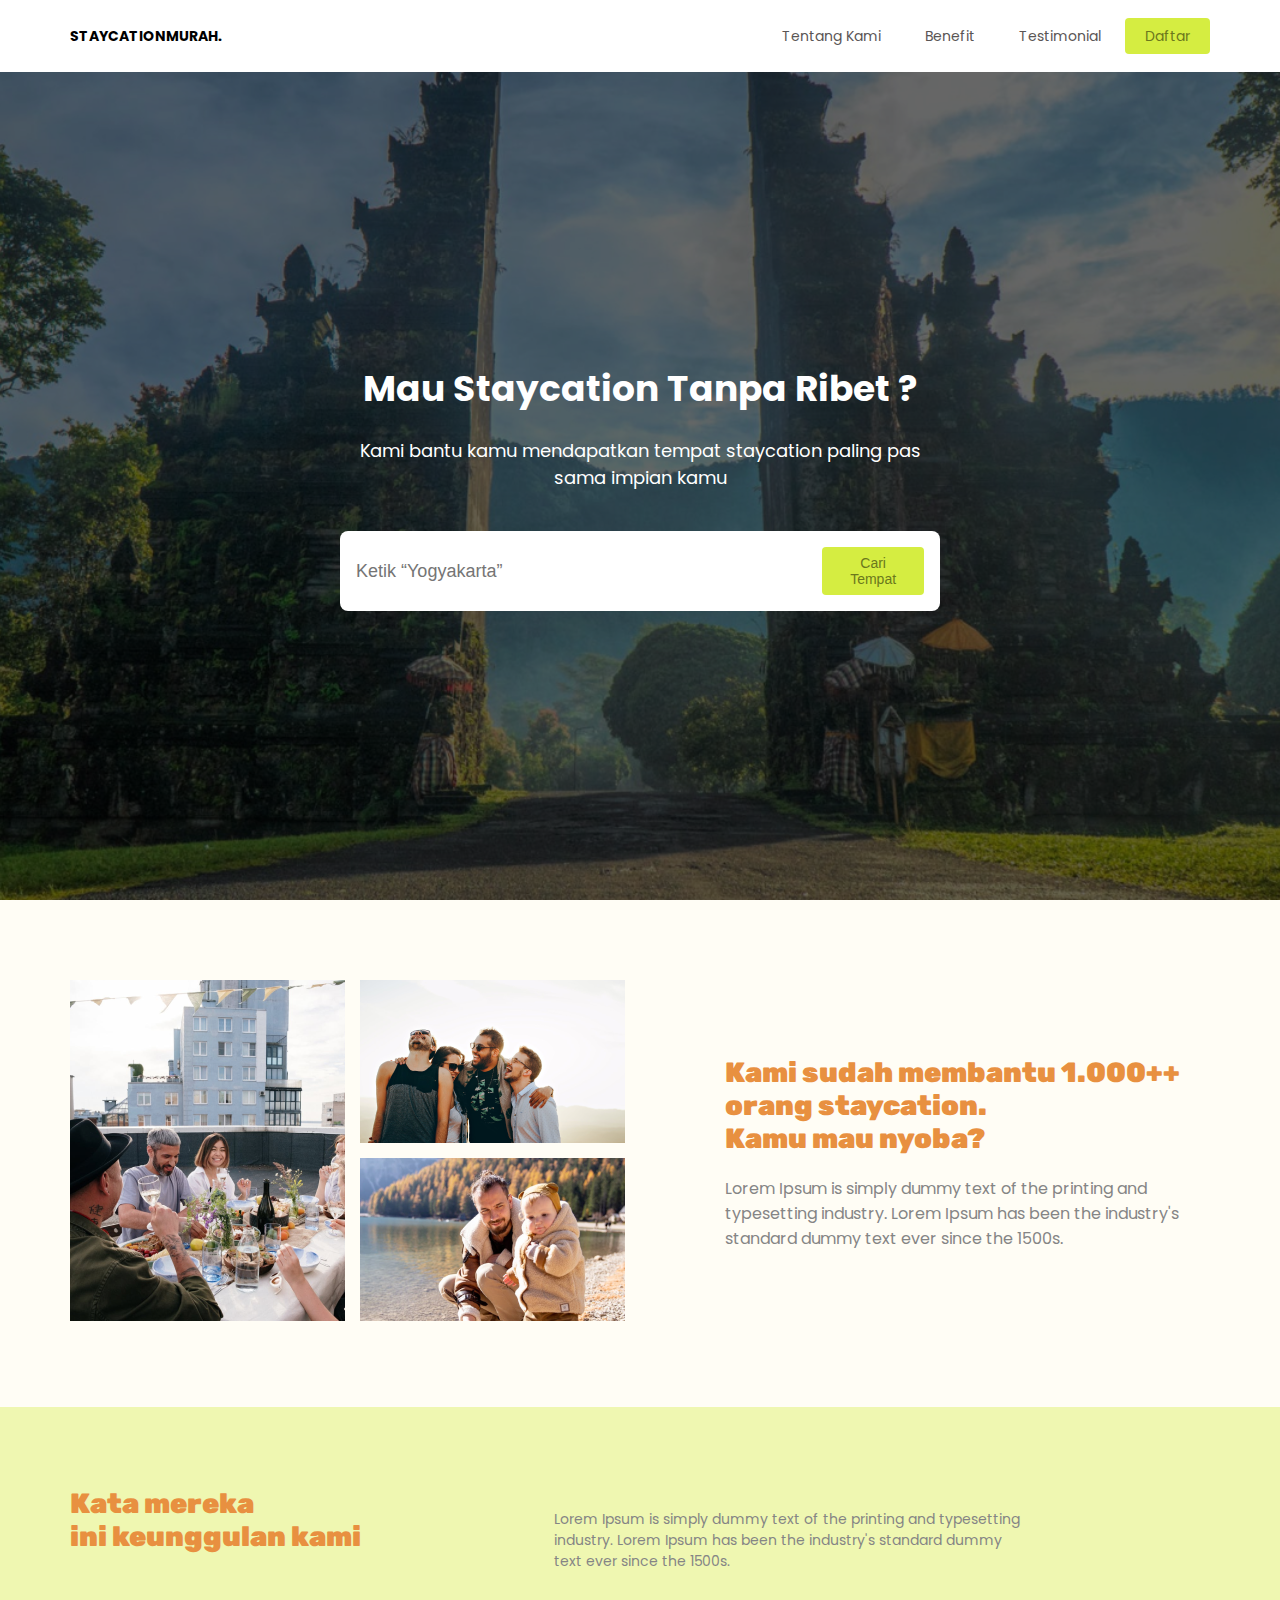
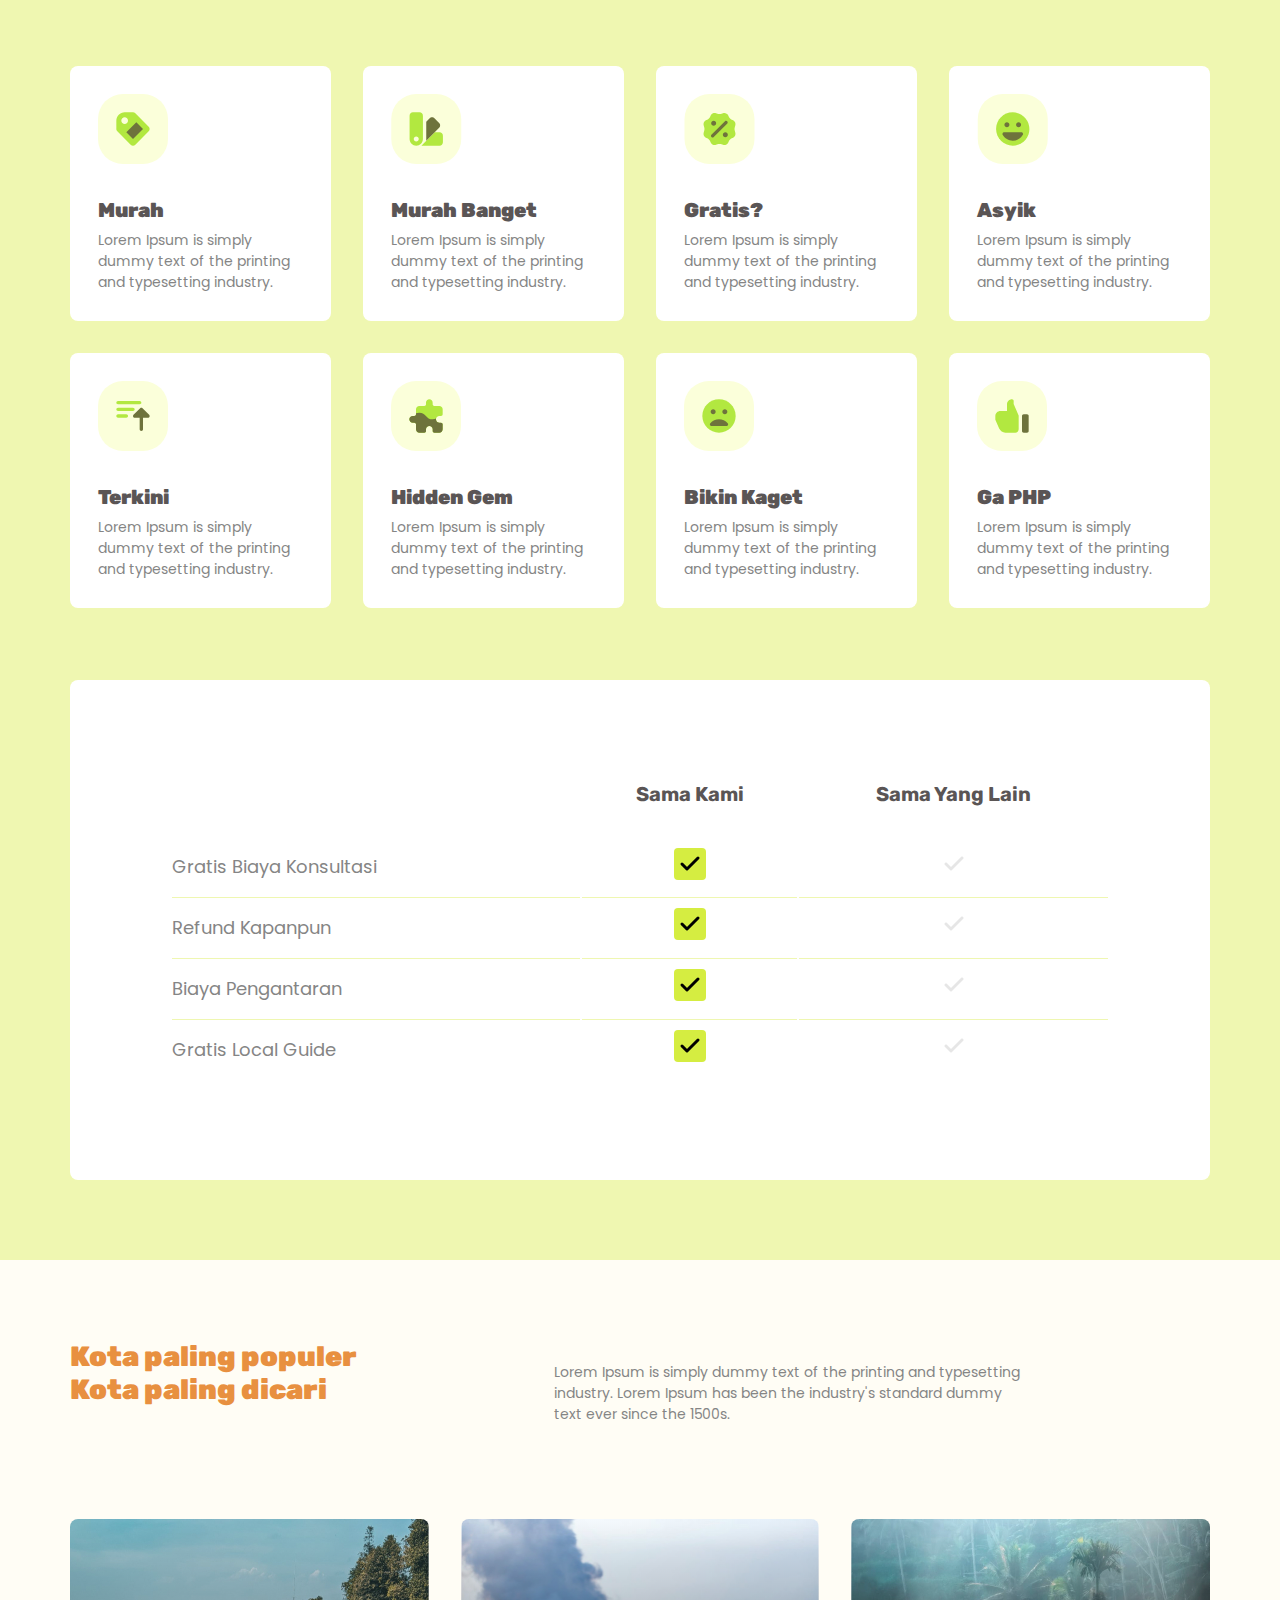
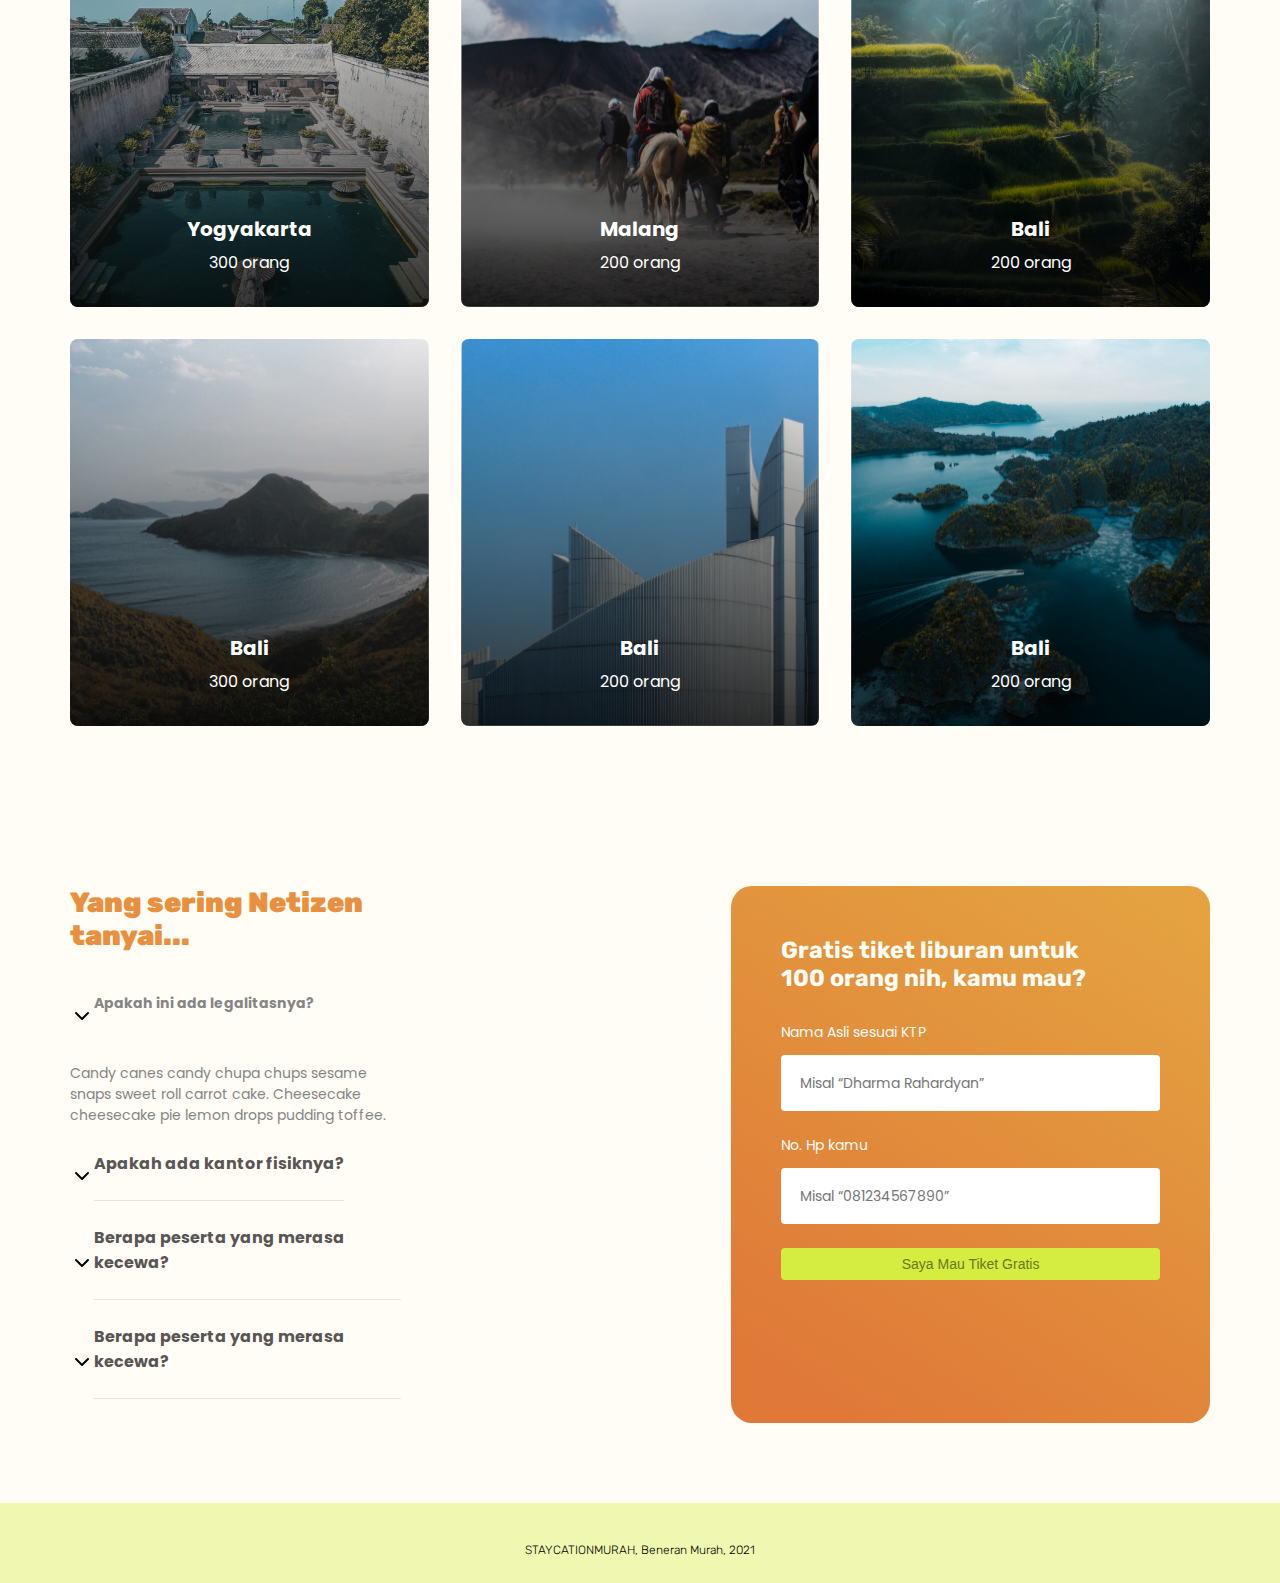
==== index.html @ d4c5416d "index" ====
<!DOCTYPE html>
<html lang="en">
<head>
    <meta charset="UTF-8">
    <meta http-equiv="X-UA-Compatible" content="IE=edge">
    <meta name="viewport" content="width=device-width, initial-scale=1.0">
    <link rel="stylesheet" href="style.css">
    <link rel="preconnect" href="https://fonts.googleapis.com">
    <link rel="preconnect" href="https://fonts.gstatic.com" crossorigin>
    <link href="https://fonts.googleapis.com/css2?family=Poppins&family=Rubik:wght@900&display=swap" rel="stylesheet">
    <title>STAYCATIONMURAH.aa</title>
</head>
<body>
    <!-- navbar start-->
    <header class="main-header">

        <div class="container">
            <div class="parent-header">
                <figure class="logo-area">
                    <b>STAYCATIONMURAH.</b>
                </figure>

                <nav class="navigation-area">
                    <a href="#ttgkami" class="btn link">Tentang Kami</a>
                    <a href="#bnft" class="btn link">Benefit</a>
                    <a href="#ttmn" class="btn link">Testimonial</a>
                    <a href="#" class="btn btn-primary">Daftar</a>
                </nav>
            </div>
        </div>
    </header>
    <!--  navbar end -->

    <!-- section hero -->
    <section class="hero">
        <div class="overlay"></div>
        <div class="container">
            <div class="box-hero">
                <h1>Mau Staycation Tanpa Ribet ?</h1>
                <p>Kami bantu kamu mendapatkan tempat staycation paling pas sama impian kamu</p>
                <form action="" class="cta-form-hero">
                    <input type="text" placeholder="Ketik “Yogyakarta”  ">
                    <button class="btn btn-primary">Cari Tempat</button>
                </form>
            </div>
        </div>
    </section>
    <!-- section hero end -->

    <!-- section About -->
    <section class="section-page section-page--about" id="ttgkami">
        <div class="container">

            <div class="box-about">

                <figure class="box-about__cover">
                    <img src="source/gallery.png" alt="">
                </figure>

                <div class="box-about__info">
                    <h2 class="heading">Kami sudah membantu 1.000++ orang staycation. 
                        <br>Kamu mau nyoba?</h1>
                    <p>Lorem Ipsum is simply dummy text of the printing and typesetting industry. Lorem Ipsum has been the industry's standard dummy text ever since the 1500s.</p>
                </div>
            </div>
        </div>
    </section>
    <!-- section About End -->

    <!-- section Benefit -->
    <section class="section-page section--benefit" id="bnft">
        <div class="container">
            <header class="header-page">
                <div class="header-page__title">
                    <h2 class="heading">
                        Kata mereka<br>ini keunggulan kami
                    </h2>
                </div>
                <div class="header-page__desc">
                    <p>
                        Lorem Ipsum is simply dummy text of the printing and typesetting industry. Lorem Ipsum has been the industry's standard dummy text ever since the 1500s.
                    </p>
                </div>
            </header>

            <div class="box-grid-benefit">
                <div class="list-benefit">
                    <img src="source/murah.svg" alt="">
                    <h3 class="sub-heading">Murah</h3>
                    <p>Lorem Ipsum is simply dummy text of the printing and typesetting industry.</p>
                </div>
                 <div class="list-benefit">
                    <img src="source/murah_banget.svg" alt="">
                    <h3 class="sub-heading">Murah Banget</h3>
                    <p>Lorem Ipsum is simply dummy text of the printing and typesetting industry.</p>
                 </div>
                 <div class="list-benefit">
                    <img src="source/gratis.svg" alt="">
                    <h3 class="sub-heading">Gratis?</h3>
                    <p>Lorem Ipsum is simply dummy text of the printing and typesetting industry.</p>
                </div>
                 <div class="list-benefit">
                    <img src="source/asyik.svg" alt="">
                    <h3 class="sub-heading">Asyik</h3>
                    <p>Lorem Ipsum is simply dummy text of the printing and typesetting industry.</p>
                </div>
                 <div class="list-benefit">
                    <img src="source/terkini.svg" alt="">
                    <h3 class="sub-heading">Terkini</h3>
                    <p>Lorem Ipsum is simply dummy text of the printing and typesetting industry.</p>
                </div>
                 <div class="list-benefit">
                    <img src="source/gem.svg" alt="">
                    <h3 class="sub-heading">Hidden Gem</h3>
                    <p>Lorem Ipsum is simply dummy text of the printing and typesetting industry.</p>
                </div>
                 <div class="list-benefit">
                    <img src="source/kaget.svg" alt="">
                    <h3 class="sub-heading">Bikin Kaget</h3>
                    <p>Lorem Ipsum is simply dummy text of the printing and typesetting industry.</p>
                </div>
                 <div class="list-benefit">
                    <img src="source/ga_php.svg" alt="">
                    <h3 class="sub-heading">Ga PHP</h3>
                    <p>Lorem Ipsum is simply dummy text of the printing and typesetting industry.</p>
                </div>
            </div>


            <div class="benefit--table">
                <table class="style-table">
                    <thead>
                        <tr>
                            <th class="table-heading"></th>
                            <th class="table-heading">Sama Kami</th>
                            <th class="table-heading">Sama Yang Lain</th>
                        </tr>
                    </thead>
                    <tbody>
                        <tr>
                            <td class="table-nama">Gratis Biaya Konsultasi</td>
                            <td class="tengah"><img src="source/checkbox-active.svg" alt=""></td>
                            <td class="tengah"><img src="source/checkbox-inactive.png" alt=""></td>
                        </tr>
                        <tr>
                            <td class="table-nama garis">Refund Kapanpun</td>
                            <td class="tengah garis"><img src="source/checkbox-active.svg" alt=""></td>
                            <td class="tengah garis"><img src="source/checkbox-inactive.png" alt=""></td>
                        </tr>
                        <tr>
                            <td class="table-nama garis">Biaya Pengantaran</td>
                            <td class="tengah garis"><img src="source/checkbox-active.svg" alt=""></td>
                            <td class="tengah garis"><img src="source/checkbox-inactive.png" alt=""></td>
                        </tr>
                        <tr>
                            <td class="table-nama garis">Gratis Local Guide</td>
                            <td class="tengah garis"><img src="source/checkbox-active.svg" alt=""></td>
                            <td class="tengah garis"><img src="source/checkbox-inactive.png" alt=""></td>
                        </tr>
                    </tbody>
                </table>
            </div>
        </div>
    </section> 
    <!-- section Benefit End -->

    <!-- section city -->
    <section class="section-page section--city" id="ttmn">
        <div class="container">
            <header class="header-page">
                <div class="header-page__title">
                    <h2 class="heading">
                        Kota paling populer<br>Kota paling dicari
                    </h2>
                </div>
                <div class="header-page__desc">
                    <p>
                        Lorem Ipsum is simply dummy text of the printing and typesetting industry. Lorem Ipsum has been the industry's standard dummy text ever since the 1500s.
                    </p>
                </div>
            </header>

            <div class="box-grid-city">
                <div class="box-city">
                    <img src="source/yogya.jpg" alt="">
                    <div class="content-city">
                        <h3 class="sub-heading">Yogyakarta</h3>
                        <p>300 orang</p>
                    </div>
                </div>
                <div class="box-city">
                    <img src="source/malang.jpg" alt="">
                    <div class="content-city">
                        <h3 class="sub-heading">Malang</h3>
                        <p>200 orang</p>
                    </div>                    
                </div>
                <div class="box-city">
                    <img src="source/bali.jpg" alt="">
                    <div class="content-city">
                        <h3 class="sub-heading">Bali</h3>
                        <p>200 orang</p>
                    </div>
                </div>
                <div class="box-city">
                    <img src="source/bajo.jpg" alt="">
                    <div class="content-city">
                        <h3 class="sub-heading">Bali</h3>
                        <p>300 orang</p>
                    </div>
                </div>
                <div class="box-city">
                    <img src="source/bandung.jpg" alt="">
                    <div class="content-city">
                        <h3 class="sub-heading">Bali</h3>
                        <p>200 orang</p>
                    </div>
                </div>
                <div class="box-city">
                    <img src="source/ampat.jpg" alt="">
                    <div class="content-city">
                        <h3 class="sub-heading">Bali</h3>
                        <p>200 orang</p>
                    </div>
                </div>
            </div>

        </div>
    </section>
    <!-- section city end -->

    <!-- Section Contact -->
    <section class="section-page section--contact">
        <div class="container">
            <div class="flex">
                <header class="header-page__contact">
                    <div class="header-page__title">
                        <h2 class="heading">
                            Yang sering Netizen<br>tanyai...
                        </h2>
                        <div class="contact--qna-parent">
                            <div class="contact--qna">
                                <img src="source/chevron.svg" alt="">
                                <p>Apakah ini ada legalitasnya?</p>
                            </div>
                            <p>Candy canes candy chupa chups sesame snaps sweet roll carrot cake. Cheesecake cheesecake pie lemon drops pudding toffee.</p>
                        </div>
                        <div class="contact--qna qna-border">
                            <img src="source/chevron.svg" alt="">
                            <p>Apakah ada kantor fisiknya?</p>
                        </div>
                        <div class="contact--qna qna-border">
                            <img src="source/chevron.svg" alt="">
                            <p>Berapa peserta yang merasa kecewa?</p>
                        </div>
                        <div class="contact--qna qna-border">
                            <img src="source/chevron.svg" alt="">
                            <p>Berapa peserta yang merasa kecewa?</p>
                        </div>
                    </div>
                </header>
    
                <div class="page-contact--us">
                    <div class="contact--us-tengah">
                        <div class="contact-us__title">
                            <h3>Gratis tiket liburan untuk<br   >100 orang nih, kamu mau?</h3>
                        </div>
                        <form action="" class="cta-form-contact-us">
                            <p class="contact-us-legend">Nama Asli sesuai KTP</p>
                            <input type="text" placeholder="Misal “Dharma Rahardyan”">
                            <p class="contact-us-legend">No. Hp kamu</p>
                            <input type="text" placeholder="Misal “081234567890”">
                            <button class="btn btn-primary">Saya Mau Tiket Gratis</button>
                        </form>
                    </div>
                </div>
            </div>

        </div>
    </section>
    <!-- Section Contact End-->
</body>

<footer>
    <p>STAYCATIONMURAH, Beneran Murah, 2021</p>
</footer>
</html>
---- style.css ----
*{
    padding: 0;
    margin: 0;
    box-sizing: border-box;
}
html{
    font-size: 14px;
}
:root{
    --font-36: 2.571rem;
    --font-28: 2rem;
    --font-20: 1.429rem;
    --font-18: 1.286rem;
    --font-14: 1rem;

    --poppins:'Poppins', sans-serif;
    --rubik: 'Rubik', sans-serif;

    --text-color-button: #6B781D; 
    --text-color-heading: #E89040; 
    --text-color-subheading: #5A5555; 
    --text-color-default: #858585; 
    --bg-color-button: #D5ED41; 
    --bg-color-benefit: #EFF7B1; 
    --bg-color-body: #FFFDF5;
    --bg-color-white:#ffffff;

}

body{
    font-size: var(--font-14);
    font-family: var(--poppins);
    background-color: var(--bg-color-body);
}

.container{
    max-width: 1140px;
    margin: 0 auto;
}

.main-header{
    background-color: var(--bg-color-white);
    position: fixed;
    width: 100%;
    top: 0;
    left: 0;
    z-index: 10;
}

.parent-header{
    height: 72px;
    display: flex;
    justify-content: space-between;
    align-items: center;
}

a{
    text-decoration: none;
}

.heading{
    font-size: 28px;
    color: var(--text-color-heading);
    font-family: var(--rubik);
    font-weight: 900;
}

.section-page{
    padding: 80px 0px;
}

.btn{
    font-size: 1rem;
    border-radius: 4px;
    padding:  8px 20px;
    border: none;
}

.link{
    color: var(--text-color-subheading);
}

.link:hover{
    background-color: var(--bg-color-button);
    border-radius: 4px;
}

.btn-primary{
    background-color: var(--bg-color-button);
    color: var(--text-color-button);
}

.btn-primary:hover{
    background-color: var(--text-color-heading);
    color: var(--bg-color-body);
}

.hero{
    padding-top: 72px;
    height: 100vh;
    background-image: url('source/bg_hero.jpg');
    background-repeat: no-repeat;
    background-size: cover;
    background-position: center;
    position: relative;
    display: flex;
    justify-content: center;
    align-items: center;
}

.overlay{
    width: 100%;
    height: 100%;
    background-color: black;
    opacity: 0.6;
    position: absolute;
    top: 0;
}

.box-hero {
    position: relative;
    z-index: 1;
    color: #ffffff;
    max-width: 676px;
    width: 100%;
    text-align: center;
}

.box-hero h1{
    font-size: var(--font-36);
    padding-bottom: 21px;
    font-weight: bold;
}

.box-hero p{
    font-size: var(--font-18);
    max-width: 600px;
    margin: 0 auto;
    margin-bottom: 40px;
}

.box-hero .cta-form-hero{
    background-color: #ffffff;
    padding: 16px;
    border-radius: 8px;
    display: flex;
}

input{
    width: 100%;
    border: none;
    font-size: var(--font-18);
}

input:focus{
    outline:none;
}

.box-about{
    display: flex;
    align-items: center;
    
}

.box-about__info{
    margin-left: 100px;
}

.box-about__info .heading{
    margin-bottom: 21px;
}

.box-about__info p{
    color: var(--text-color-default);
    font-size: 16px;
}

.section--benefit{
    background-color: var(--bg-color-benefit);
    /* margin-bottom: 100px; */
}

.box-grid-benefit{
    display: grid;
    /* grid-template-columns: 25% 25% 25% 25%; */
    grid-template-columns: repeat(4, 1fr);
    column-gap: 32px;
    row-gap: 32px;
}

.list-benefit{
    background-color: white;
    /* width: 261.25px;
    height: 264px; */
    border-radius: 8px;
    padding: 28px;
    color: var(--text-color-subheading);
}

.list-benefit img{
    margin-bottom: 28px;
}

.list-benefit .sub-heading{
    font-family: var(--rubik);
    font-size: var(--font-20);
    margin-bottom: 8px;
    font-weight: 900;
}

.list-benefit p{
    color: var(--text-color-default);
    font-family: var(--poppins);
}

/* header page section benefit */
.header-page{
    display: flex; 
    align-items: center;
    margin-bottom: 72px;
}

.header-page__title{
    max-width:50%;
    width: 100%;
}

.header-page__desc{
    color: var(--text-color-default);
    font-family: var(--poppins);
    padding-right: 190px;
}  

/* Benefit Table */
.benefit--table{
    margin-top: 72px; 
    width: 1140px;
    height: 500px;
    background-color: white;
    border-radius: 8px;
}

.style-table{
    padding: 100px;
    border-collapse: separate;
    /* border-spacing: 30px 20px; */
    width: 100%;
    height: 100%;
}

.table-heading{
    font-family: var(--rubik);
    font-size: 20px;
    color: var(--text-color-subheading);
    padding-bottom: 30px;
}

.table-nama{
    font-family: var(--poppins);
    font-size: var(--font-18);
    color: var(--text-color-default);
}

.tengah{
    text-align: center;
}

.garis{
    border-top: 1px solid var(--bg-color-benefit);
}

/* box city */
.box-grid-city{
    display: grid;
    grid-template-columns: repeat(3,1fr);
    column-gap: 32px;
    row-gap: 32px;
}

.box-city{
    border-radius: 8px;
    overflow: hidden;
    position: relative;
}

.content-city{
    top: 0;
    z-index: 2;
    width: 100%;
    height: 100%;
    position: absolute;
    display: flex;
    align-items: center;
    justify-content: flex-end;
    flex-direction: column;
    color: white;
    background: linear-gradient(180deg, rgba(0, 0, 0, 0) 0%, rgba(0, 0, 0, 0.77) 100%);
}

/* buat gambar boxnya */

.box-city img{
    display: block;
    width: 100%;
    line-height: 0;
}

.content-city h3{
    /* margin-bottom: 6px; */
    font-style: var(--rubik);
    font-size: var(--font-20);
}

.content-city p{
    margin: 6px 0px 32px 0px;
    /* margin-bottom: 32px; */
    font-style: var(--poppins);
    font-size: 16px;
}

/* section contact */

.header-page__title h2{
    margin-bottom: 41px;
}

.contact--qna-parent p{
    margin-bottom: 25px;
}

.section--contact{
    background-color: var(--bg-color-body);
}

.contact--qna{
    display: flex;
    align-items: center;
    margin-bottom: 24px;
}

.contact--qna p{
    font-family: var(--poppins);
    font-size: 16px;
    color: var(--text-color-subheading);
    font-weight: 700;
}

.contact--qna-parent p{
    font-family: var(--poppins);
    font-size: var(--font-14);
    color: var(--text-color-default);
}

.qna-border p{
    padding-bottom: 24px;
    border-bottom: 1px solid #E5E5E5;
}

.flex{
    display: flex;
}

.page-contact--us{
    z-index: 3;
    max-width: 42%;
    width: 100%;
    background: linear-gradient(32.2deg, rgba(189, 22, 22, 0.2) 7.51%, rgba(213, 237, 65, 0.2) 95.07%), linear-gradient(0deg, #E89040, #E89040);
    border-radius: 21px;
}

.contact--us-tengah{
    padding: 50px;
}

.contact-us__title{
    font-family: var(--rubik);
    font-size: var(--font-20);
    color: var(--bg-color-body);
    margin-bottom: 30px;
}

.contact-us-legend{
    font-family: var(--poppins);
    color: var(--bg-color-body);
    margin-bottom: 12px;
}

.cta-form-contact-us input{
    border-radius: 4px;
    height: 56px;
    font-family: var(--poppins);
    color: #BDB7B7;
    font-size: var(--font-14);
    margin-bottom: 24px;
    padding: 17px 19px;
}

.cta-form-contact-us button{
    width: 100%;
}

/* footer */
footer{
    height: 80px;
    background-color: var(--bg-color-benefit);
    position: relative;
}
footer p{
    font-family: var(--rubik);
    font-weight: 100;
    font-size: 12px;
    text-align: center;
    position: relative;
    top: 50%;
}
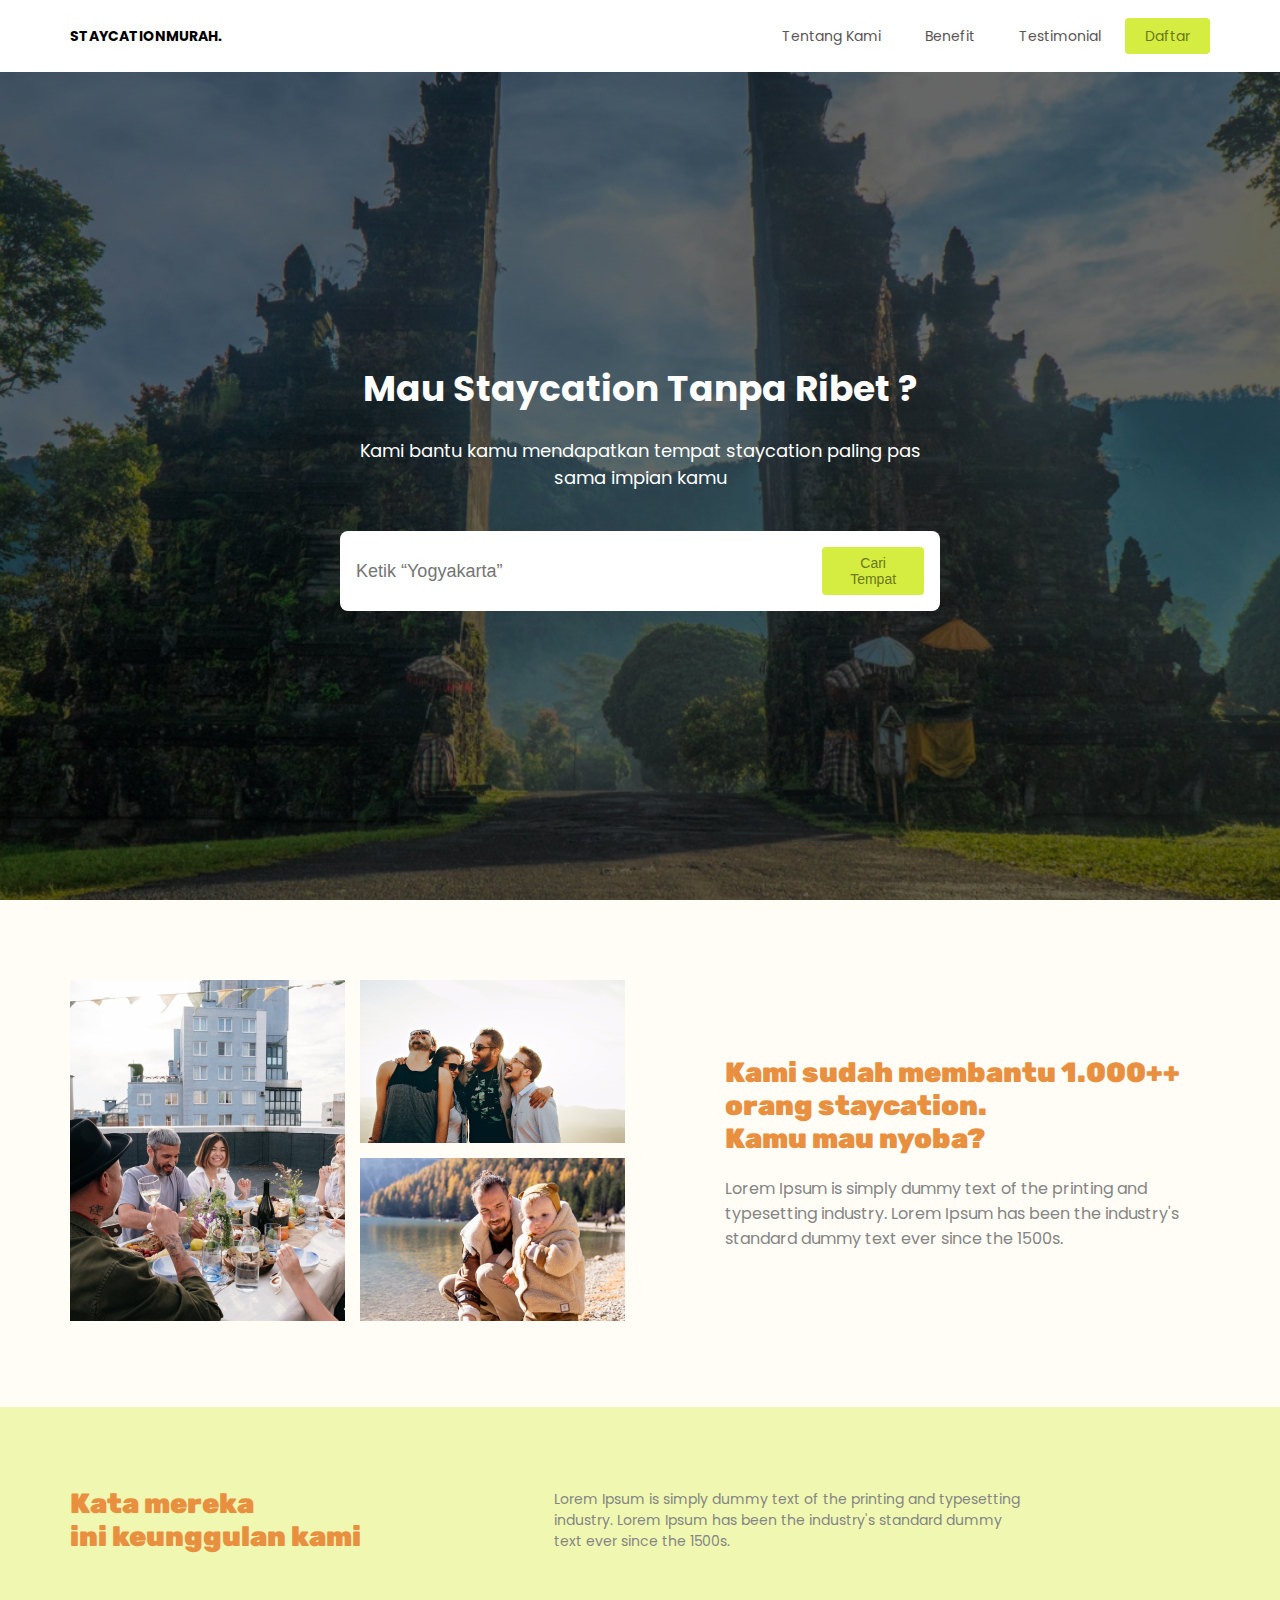
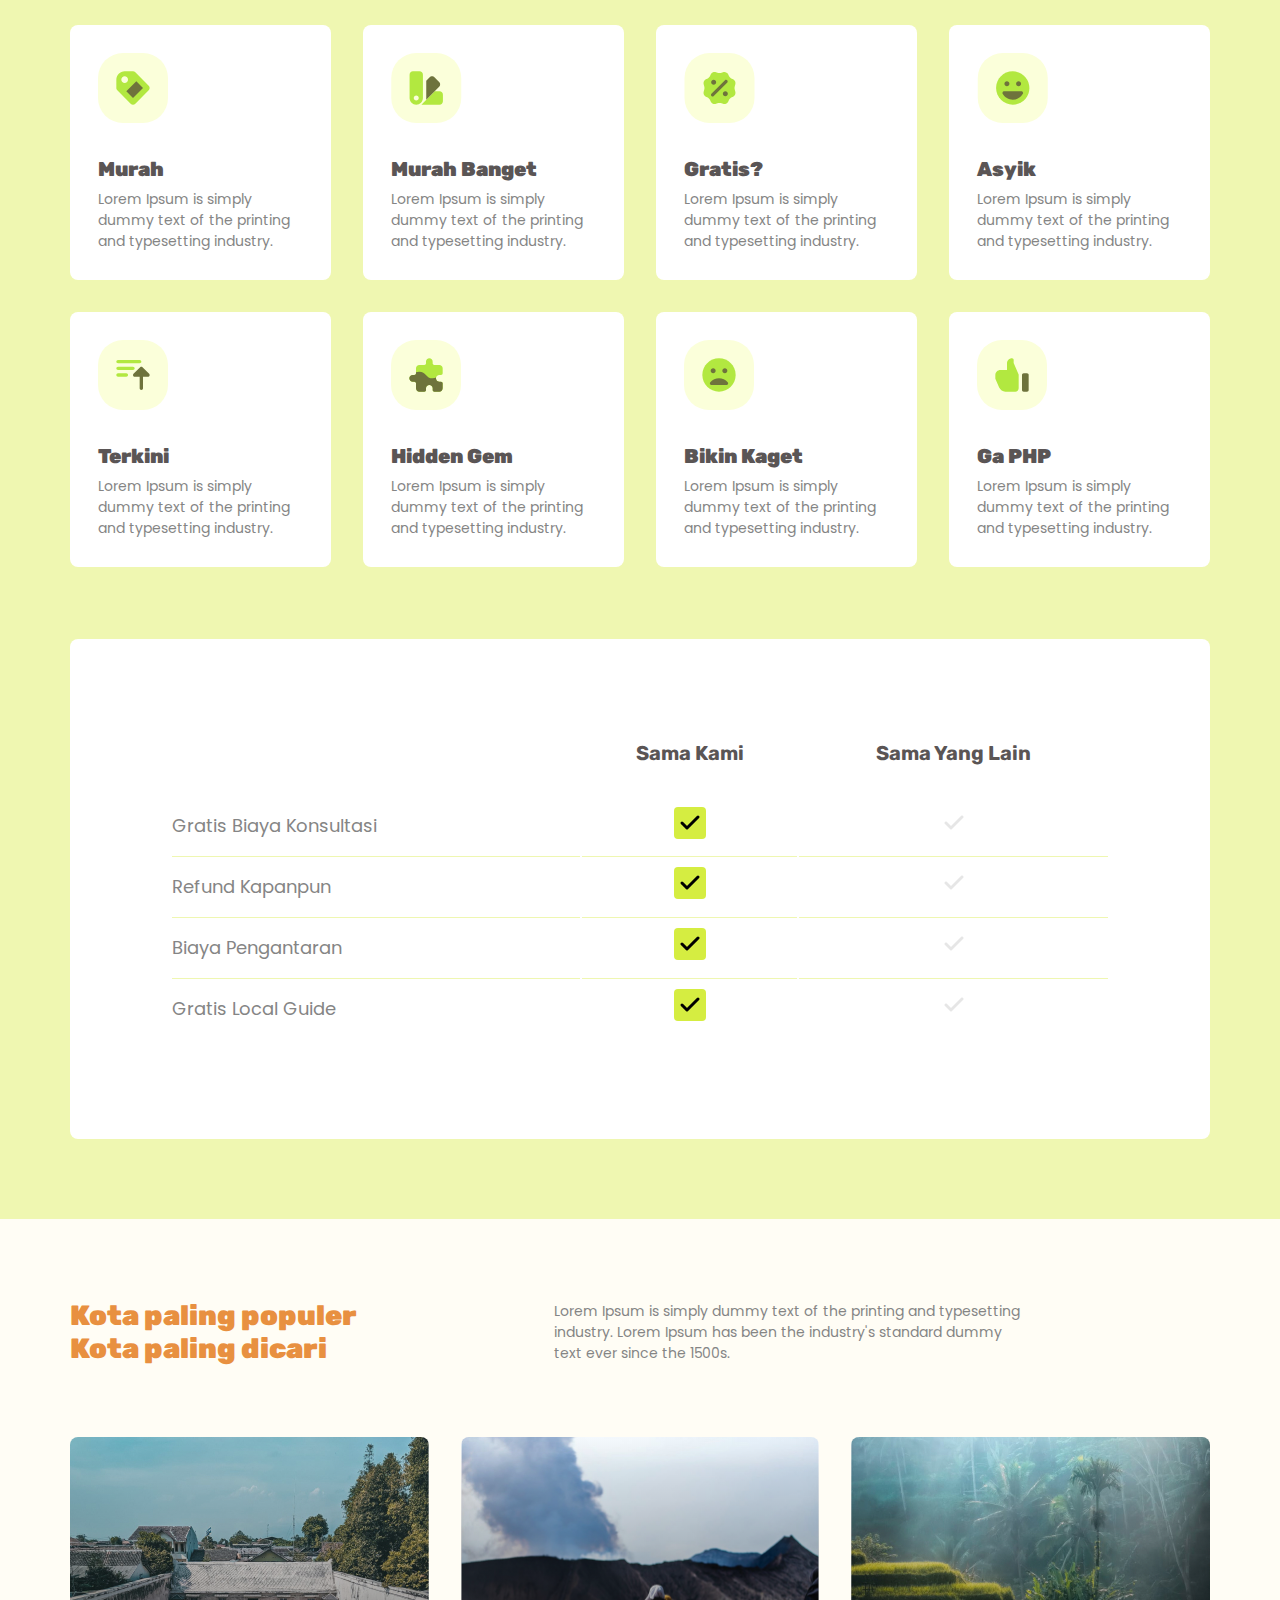
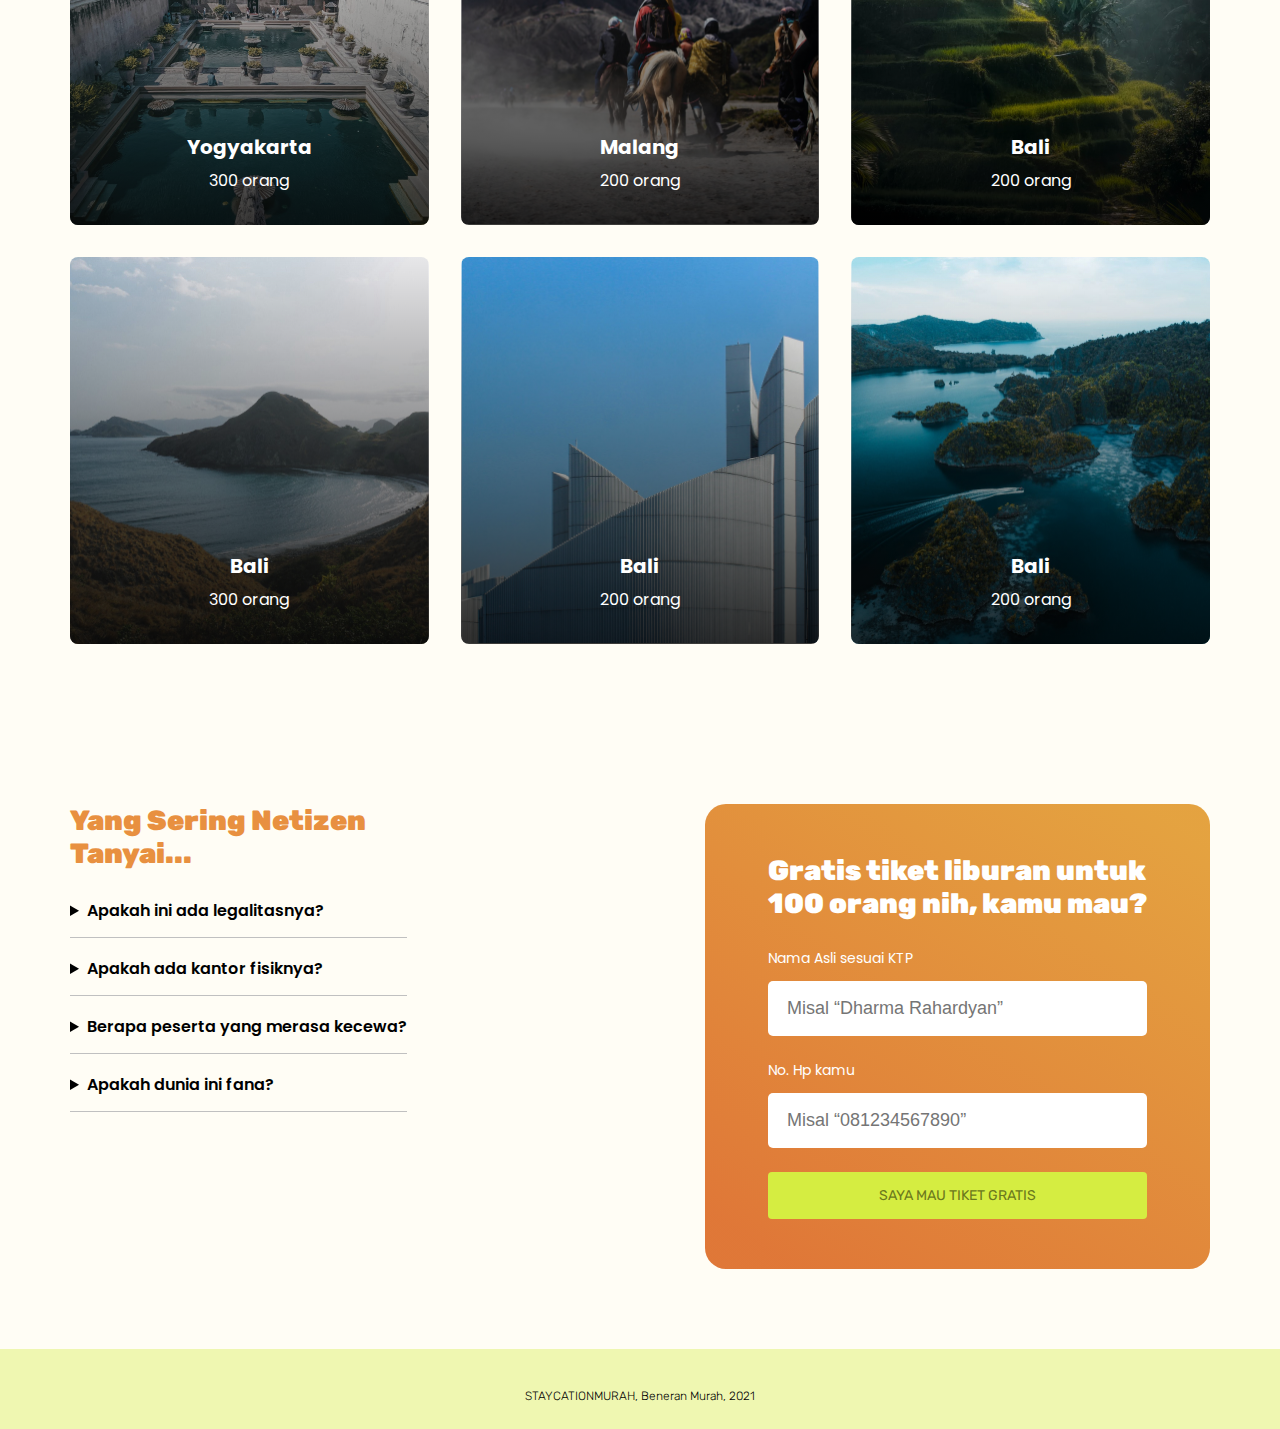
==== commit 55bc1104: "updatting" ====
--- a/index.html
+++ b/index.html
@@ -24,7 +24,7 @@
                     <a href="#ttgkami" class="btn link">Tentang Kami</a>
                     <a href="#bnft" class="btn link">Benefit</a>
                     <a href="#ttmn" class="btn link">Testimonial</a>
-                    <a href="#" class="btn btn-primary">Daftar</a>
+                    <a href="#dftr" class="btn btn-primary">Daftar</a>
                 </nav>
             </div>
         </div>
@@ -230,7 +230,7 @@
     <!-- section city end -->
 
     <!-- Section Contact -->
-    <section class="section-page section--contact">
+    <!-- <section class="section-page section--contact" id="dftr">
         <div class="container">
             <div class="flex">
                 <header class="header-page__contact">
@@ -275,15 +275,63 @@
                     </div>
                 </div>
             </div>
-
+        </div>
+    </section> -->
+
+    <!-- Section Info start -->
+    <section class="section-page section-page--info">
+        <div class="container">
+            <div class="box-info">
+                
+                <div class="box-info__faq">
+                    <h3 class="heading">Yang Sering Netizen<br>Tanyai...</h3>
+                    <details data-satu="satu">
+                        <summary>Apakah ini ada legalitasnya?</summary>
+                        Candy canes candy chupa chups sesame snaps sweet roll carrot cake. Cheesecake cheesecake pie lemon drops pudding toffee.
+                    </details>
+
+                    <details data-satu="dua">
+                        <summary>Apakah ada kantor fisiknya?</summary>
+                        Candy canes candy chupa chups sesame snaps sweet roll carrot cake. Cheesecake cheesecake pie lemon drops pudding toffee.
+                    </details>
+                    
+                    <details>
+                        <summary data-satu="tiga">Berapa peserta yang merasa kecewa?</summary>
+                        Candy canes candy chupa chups sesame snaps sweet roll carrot cake. Cheesecake cheesecake pie lemon drops pudding toffee.
+                    </details>
+
+                    <details>
+                        <summary data-satu="empat">Apakah dunia ini fana?</summary>
+                        Candy canes candy chupa chups sesame snaps sweet roll carrot cake. Cheesecake cheesecake pie lemon drops pudding toffee.
+                    </details>
+                </div>
+            
+
+                <div class="box-info__form">
+                    <form class="form-daftar">
+                        <h3 class="heading white">Gratis tiket liburan untuk<br>100 orang nih, kamu mau?</h3>
+                        <label for="nama">Nama Asli sesuai KTP</label>
+                        <input type="text" name="nama" placeholder="Misal “Dharma Rahardyan”">
+
+                        <label for="no-hp">No. Hp kamu</label>
+                        <input type="tel" name="no-hp" placeholder="Misal “081234567890”">
+                        <button class="btn btn-primary submit" type="submit">Saya mau tiket gratis</button>
+                        
+                    </form>
+                </div>
+
+
+            </div>
         </div>
     </section>
-    <!-- Section Contact End-->
-</body>
-
+    <!-- Section info End-->
 <footer>
     <p>STAYCATIONMURAH, Beneran Murah, 2021</p>
 </footer>
+
+<script type="text/javascript" src="index.js"></script>
+
+</body>
 </html>
 
 
--- a/style.css
+++ b/style.css
@@ -1,326 +1,328 @@
-*{
-    padding: 0;
-    margin: 0;
-    box-sizing: border-box;
-}
-html{
-    font-size: 14px;
-}
-:root{
-    --font-36: 2.571rem;
-    --font-28: 2rem;
-    --font-20: 1.429rem;
-    --font-18: 1.286rem;
-    --font-14: 1rem;
-
-    --poppins:'Poppins', sans-serif;
-    --rubik: 'Rubik', sans-serif;
-
-    --text-color-button: #6B781D; 
-    --text-color-heading: #E89040; 
-    --text-color-subheading: #5A5555; 
-    --text-color-default: #858585; 
-    --bg-color-button: #D5ED41; 
-    --bg-color-benefit: #EFF7B1; 
-    --bg-color-body: #FFFDF5;
-    --bg-color-white:#ffffff;
-
-}
-
-body{
-    font-size: var(--font-14);
-    font-family: var(--poppins);
-    background-color: var(--bg-color-body);
-}
-
-.container{
-    max-width: 1140px;
-    margin: 0 auto;
-}
-
-.main-header{
-    background-color: var(--bg-color-white);
-    position: fixed;
-    width: 100%;
-    top: 0;
-    left: 0;
-    z-index: 10;
-}
-
-.parent-header{
-    height: 72px;
-    display: flex;
-    justify-content: space-between;
-    align-items: center;
-}
-
-a{
-    text-decoration: none;
-}
-
-.heading{
-    font-size: 28px;
-    color: var(--text-color-heading);
-    font-family: var(--rubik);
-    font-weight: 900;
-}
-
-.section-page{
-    padding: 80px 0px;
-}
-
-.btn{
-    font-size: 1rem;
-    border-radius: 4px;
-    padding:  8px 20px;
-    border: none;
-}
-
-.link{
-    color: var(--text-color-subheading);
-}
-
-.link:hover{
-    background-color: var(--bg-color-button);
-    border-radius: 4px;
-}
-
-.btn-primary{
-    background-color: var(--bg-color-button);
-    color: var(--text-color-button);
-}
-
-.btn-primary:hover{
-    background-color: var(--text-color-heading);
-    color: var(--bg-color-body);
-}
-
-.hero{
-    padding-top: 72px;
-    height: 100vh;
-    background-image: url('source/bg_hero.jpg');
-    background-repeat: no-repeat;
-    background-size: cover;
-    background-position: center;
-    position: relative;
-    display: flex;
-    justify-content: center;
-    align-items: center;
-}
-
-.overlay{
-    width: 100%;
-    height: 100%;
-    background-color: black;
-    opacity: 0.6;
-    position: absolute;
-    top: 0;
+* {
+  padding: 0;
+  margin: 0;
+  box-sizing: border-box;
+}
+html {
+  font-size: 14px;
+}
+:root {
+  --font-36: 2.571rem;
+  --font-28: 2rem;
+  --font-20: 1.429rem;
+  --font-18: 1.286rem;
+  --font-14: 1rem;
+
+  --poppins: "Poppins", sans-serif;
+  --rubik: "Rubik", sans-serif;
+
+  --text-color-button: #6b781d;
+  --text-color-heading: #e89040;
+  --text-color-subheading: #5a5555;
+  --text-color-default: #858585;
+  --bg-color-button: #d5ed41;
+  --bg-color-benefit: #eff7b1;
+  --bg-color-body: #fffdf5;
+  --bg-color-white: #ffffff;
+}
+
+body {
+  font-size: var(--font-14);
+  font-family: var(--poppins);
+  background-color: var(--bg-color-body);
+}
+
+.container {
+  max-width: 1140px;
+  margin: 0 auto;
+}
+
+.main-header {
+  background-color: var(--bg-color-white);
+  position: fixed;
+  width: 100%;
+  top: 0;
+  left: 0;
+  z-index: 10;
+}
+
+.parent-header {
+  height: 72px;
+  display: flex;
+  justify-content: space-between;
+  align-items: center;
+}
+
+a {
+  text-decoration: none;
+}
+
+.heading {
+  font-size: 28px;
+  color: var(--text-color-heading);
+  font-family: var(--rubik);
+  font-weight: 900;
+}
+
+.section-page {
+  padding: 80px 0px;
+}
+
+.btn {
+  font-size: 1rem;
+  border-radius: 4px;
+  padding: 8px 20px;
+  border: none;
+}
+
+.link {
+  color: var(--text-color-subheading);
+}
+
+.link:hover {
+  background-color: var(--bg-color-button);
+  border-radius: 4px;
+}
+
+.btn-primary {
+  background-color: var(--bg-color-button);
+  color: var(--text-color-button);
+}
+
+.btn-primary:hover {
+  background-color: var(--text-color-heading);
+  color: var(--bg-color-body);
+}
+
+.hero {
+  padding-top: 72px;
+  height: 100vh;
+  background-image: url("source/bg_hero.jpg");
+  background-repeat: no-repeat;
+  background-size: cover;
+  background-position: center;
+  position: relative;
+  display: flex;
+  justify-content: center;
+  align-items: center;
+}
+
+.overlay {
+  width: 100%;
+  height: 100%;
+  background-color: black;
+  opacity: 0.6;
+  position: absolute;
+  top: 0;
 }
 
 .box-hero {
-    position: relative;
-    z-index: 1;
-    color: #ffffff;
-    max-width: 676px;
-    width: 100%;
-    text-align: center;
-}
-
-.box-hero h1{
-    font-size: var(--font-36);
-    padding-bottom: 21px;
-    font-weight: bold;
-}
-
-.box-hero p{
-    font-size: var(--font-18);
-    max-width: 600px;
-    margin: 0 auto;
-    margin-bottom: 40px;
-}
-
-.box-hero .cta-form-hero{
-    background-color: #ffffff;
-    padding: 16px;
-    border-radius: 8px;
-    display: flex;
-}
-
-input{
-    width: 100%;
-    border: none;
-    font-size: var(--font-18);
-}
-
-input:focus{
-    outline:none;
-}
-
-.box-about{
-    display: flex;
-    align-items: center;
-    
-}
-
-.box-about__info{
-    margin-left: 100px;
-}
-
-.box-about__info .heading{
-    margin-bottom: 21px;
-}
-
-.box-about__info p{
-    color: var(--text-color-default);
-    font-size: 16px;
-}
-
-.section--benefit{
-    background-color: var(--bg-color-benefit);
-    /* margin-bottom: 100px; */
-}
-
-.box-grid-benefit{
-    display: grid;
-    /* grid-template-columns: 25% 25% 25% 25%; */
-    grid-template-columns: repeat(4, 1fr);
-    column-gap: 32px;
-    row-gap: 32px;
-}
-
-.list-benefit{
-    background-color: white;
-    /* width: 261.25px;
+  position: relative;
+  z-index: 1;
+  color: #ffffff;
+  max-width: 676px;
+  width: 100%;
+  text-align: center;
+}
+
+.box-hero h1 {
+  font-size: var(--font-36);
+  padding-bottom: 21px;
+  font-weight: bold;
+}
+
+.box-hero p {
+  font-size: var(--font-18);
+  max-width: 600px;
+  margin: 0 auto;
+  margin-bottom: 40px;
+}
+
+.box-hero .cta-form-hero {
+  background-color: #ffffff;
+  padding: 16px;
+  border-radius: 8px;
+  display: flex;
+}
+
+input {
+  width: 100%;
+  border: none;
+  font-size: var(--font-18);
+}
+
+input:focus {
+  outline: none;
+}
+
+.box-about {
+  display: flex;
+  align-items: center;
+}
+
+.box-about__info {
+  margin-left: 100px;
+}
+
+.box-about__info .heading {
+  margin-bottom: 21px;
+}
+
+.box-about__info p {
+  color: var(--text-color-default);
+  font-size: 16px;
+}
+
+.section--benefit {
+  background-color: var(--bg-color-benefit);
+  /* margin-bottom: 100px; */
+}
+
+.box-grid-benefit {
+  display: grid;
+  /* grid-template-columns: 25% 25% 25% 25%; */
+  grid-template-columns: repeat(4, 1fr);
+  column-gap: 32px;
+  row-gap: 32px;
+}
+
+.list-benefit {
+  background-color: white;
+  /* width: 261.25px;
     height: 264px; */
-    border-radius: 8px;
-    padding: 28px;
-    color: var(--text-color-subheading);
-}
-
-.list-benefit img{
-    margin-bottom: 28px;
-}
-
-.list-benefit .sub-heading{
-    font-family: var(--rubik);
-    font-size: var(--font-20);
-    margin-bottom: 8px;
-    font-weight: 900;
-}
-
-.list-benefit p{
-    color: var(--text-color-default);
-    font-family: var(--poppins);
+  border-radius: 8px;
+  padding: 28px;
+  color: var(--text-color-subheading);
+}
+
+.list-benefit img {
+  margin-bottom: 28px;
+}
+
+.list-benefit .sub-heading {
+  font-family: var(--rubik);
+  font-size: var(--font-20);
+  margin-bottom: 8px;
+  font-weight: 900;
+}
+
+.list-benefit p {
+  color: var(--text-color-default);
+  font-family: var(--poppins);
 }
 
 /* header page section benefit */
-.header-page{
-    display: flex; 
-    align-items: center;
-    margin-bottom: 72px;
-}
-
-.header-page__title{
-    max-width:50%;
-    width: 100%;
-}
-
-.header-page__desc{
-    color: var(--text-color-default);
-    font-family: var(--poppins);
-    padding-right: 190px;
-}  
+.header-page {
+  display: flex;
+  align-items: center;
+  margin-bottom: 72px;
+}
+
+.header-page__title {
+  max-width: 50%;
+  width: 100%;
+}
+
+.header-page__desc {
+  color: var(--text-color-default);
+  font-family: var(--poppins);
+  padding-right: 190px;
+}
 
 /* Benefit Table */
-.benefit--table{
-    margin-top: 72px; 
-    width: 1140px;
-    height: 500px;
-    background-color: white;
-    border-radius: 8px;
-}
-
-.style-table{
-    padding: 100px;
-    border-collapse: separate;
-    /* border-spacing: 30px 20px; */
-    width: 100%;
-    height: 100%;
-}
-
-.table-heading{
-    font-family: var(--rubik);
-    font-size: 20px;
-    color: var(--text-color-subheading);
-    padding-bottom: 30px;
-}
-
-.table-nama{
-    font-family: var(--poppins);
-    font-size: var(--font-18);
-    color: var(--text-color-default);
-}
-
-.tengah{
-    text-align: center;
-}
-
-.garis{
-    border-top: 1px solid var(--bg-color-benefit);
+.benefit--table {
+  margin-top: 72px;
+  width: 1140px;
+  height: 500px;
+  background-color: white;
+  border-radius: 8px;
+}
+
+.style-table {
+  padding: 100px;
+  border-collapse: separate;
+  /* border-spacing: 30px 20px; */
+  width: 100%;
+  height: 100%;
+}
+
+.table-heading {
+  font-family: var(--rubik);
+  font-size: 20px;
+  color: var(--text-color-subheading);
+  padding-bottom: 30px;
+}
+
+.table-nama {
+  font-family: var(--poppins);
+  font-size: var(--font-18);
+  color: var(--text-color-default);
+}
+
+.tengah {
+  text-align: center;
+}
+
+.garis {
+  border-top: 1px solid var(--bg-color-benefit);
 }
 
 /* box city */
-.box-grid-city{
-    display: grid;
-    grid-template-columns: repeat(3,1fr);
-    column-gap: 32px;
-    row-gap: 32px;
-}
-
-.box-city{
-    border-radius: 8px;
-    overflow: hidden;
-    position: relative;
-}
-
-.content-city{
-    top: 0;
-    z-index: 2;
-    width: 100%;
-    height: 100%;
-    position: absolute;
-    display: flex;
-    align-items: center;
-    justify-content: flex-end;
-    flex-direction: column;
-    color: white;
-    background: linear-gradient(180deg, rgba(0, 0, 0, 0) 0%, rgba(0, 0, 0, 0.77) 100%);
+.box-grid-city {
+  display: grid;
+  grid-template-columns: repeat(3, 1fr);
+  column-gap: 32px;
+  row-gap: 32px;
+}
+
+.box-city {
+  border-radius: 8px;
+  overflow: hidden;
+  position: relative;
+}
+
+.content-city {
+  top: 0;
+  z-index: 2;
+  width: 100%;
+  height: 100%;
+  position: absolute;
+  display: flex;
+  align-items: center;
+  justify-content: flex-end;
+  flex-direction: column;
+  color: white;
+  background: linear-gradient(
+    180deg,
+    rgba(0, 0, 0, 0) 0%,
+    rgba(0, 0, 0, 0.77) 100%
+  );
 }
 
 /* buat gambar boxnya */
 
-.box-city img{
-    display: block;
-    width: 100%;
-    line-height: 0;
-}
-
-.content-city h3{
-    /* margin-bottom: 6px; */
-    font-style: var(--rubik);
-    font-size: var(--font-20);
-}
-
-.content-city p{
-    margin: 6px 0px 32px 0px;
-    /* margin-bottom: 32px; */
-    font-style: var(--poppins);
-    font-size: 16px;
+.box-city img {
+  display: block;
+  width: 100%;
+  line-height: 0;
+}
+
+.content-city h3 {
+  /* margin-bottom: 6px; */
+  font-style: var(--rubik);
+  font-size: var(--font-20);
+}
+
+.content-city p {
+  margin: 6px 0px 32px 0px;
+  /* margin-bottom: 32px; */
+  font-style: var(--poppins);
+  font-size: 16px;
 }
 
 /* section contact */
 
-.header-page__title h2{
+/* .header-page__title h2{
     margin-bottom: 41px;
 }
 
@@ -397,21 +399,97 @@
 
 .cta-form-contact-us button{
     width: 100%;
+} */
+
+.box-info {
+  display: flex;
+  align-items: flex-start;
+  justify-content: space-between;
+}
+
+.box-info__faq {
+    max-width: 400px;
+  }
+
+.box-info {
+  display: flex;
+  justify-content: space-between;
+}
+
+.box-info h3 {
+  margin-bottom: var(--font-28);
+}
+
+.box-info details {
+  margin-bottom: var(--font-18);
+}
+
+details summary {
+  font-size: 16px;
+  font-weight: 600;
+  margin-bottom: var(--font-14);
+}
+
+details p {
+  font-size: var(--font-14);
+  margin-left: 14px;
+}
+
+details {
+  border-bottom: 1px solid silver;
+}
+
+details[open] {
+  border-bottom: 0px;
+}
+
+.box-info__form{
+    border-radius: 21px;
+    padding: 50px 63px;
+    background: linear-gradient(32.2deg, rgba(189, 22, 22, 0.2) 7.51%, rgba(213, 237, 65, 0.2) 95.07%), linear-gradient(0deg, #E89040, #E89040);    
+}
+
+/* ini keubah yang atasnya */
+.form-daftar{
+    display: flex;
+    flex-direction: column;
+}
+
+.white{
+    color: white;
+}
+
+.form-daftar label{
+    color: white;
+    margin-bottom: 12px;
+    font-size: 14px;
+}
+
+.form-daftar input{
+    padding: 17px 19px;
+    border: 0px;
+    border-radius: 5px;
+    margin-bottom: 24px;
+}
+
+.form-daftar .submit {
+    text-transform: uppercase;
+    font-weight: 400;
+    font-family: var(--rubik);
+    padding: 15px;
 }
 
 /* footer */
-footer{
-    height: 80px;
-    background-color: var(--bg-color-benefit);
-    position: relative;
-}
-footer p{
-    font-family: var(--rubik);
-    font-weight: 100;
-    font-size: 12px;
-    text-align: center;
-    position: relative;
-    top: 50%;
-}
-
-
+footer {
+  height: 80px;
+  background-color: var(--bg-color-benefit);
+  position: relative;
+}
+footer p {
+  font-family: var(--rubik);
+  font-weight: 100;
+  font-size: 12px;
+  text-align: center;
+  position: relative;
+  top: 50%;
+}
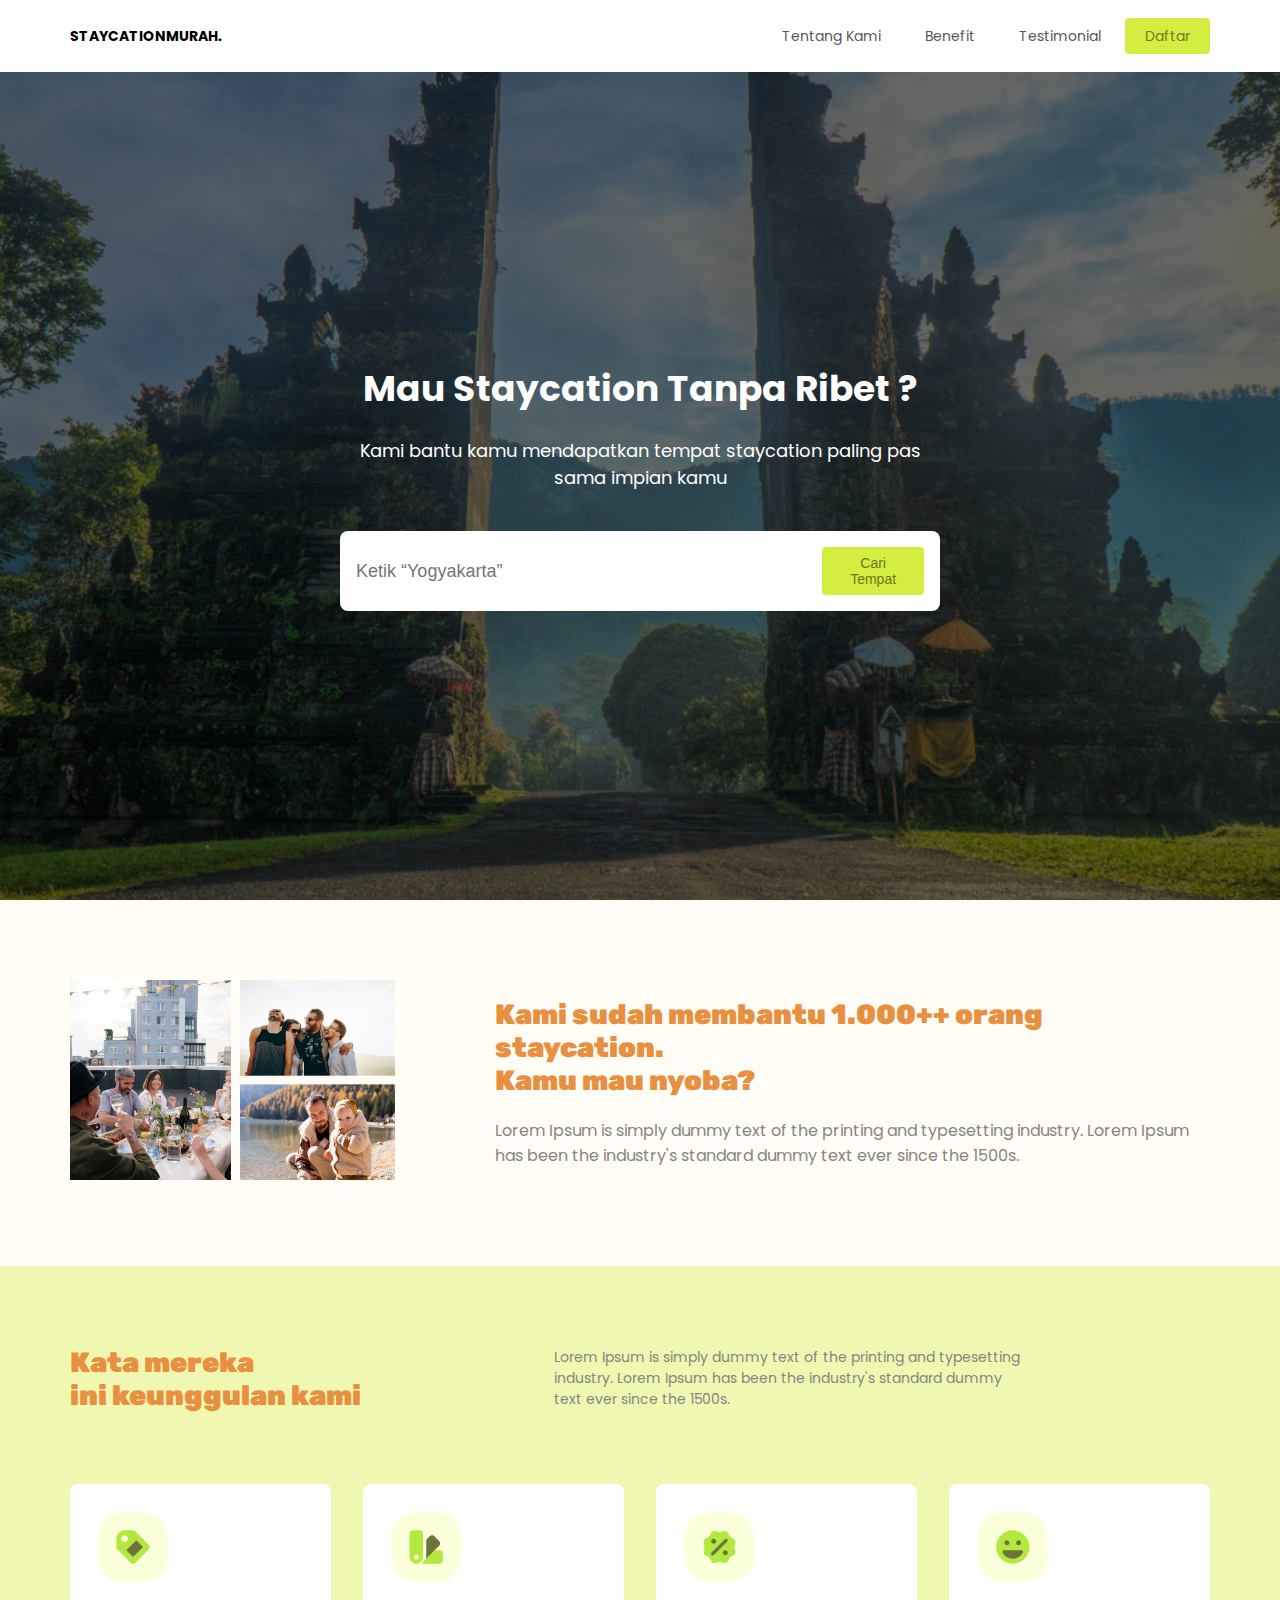
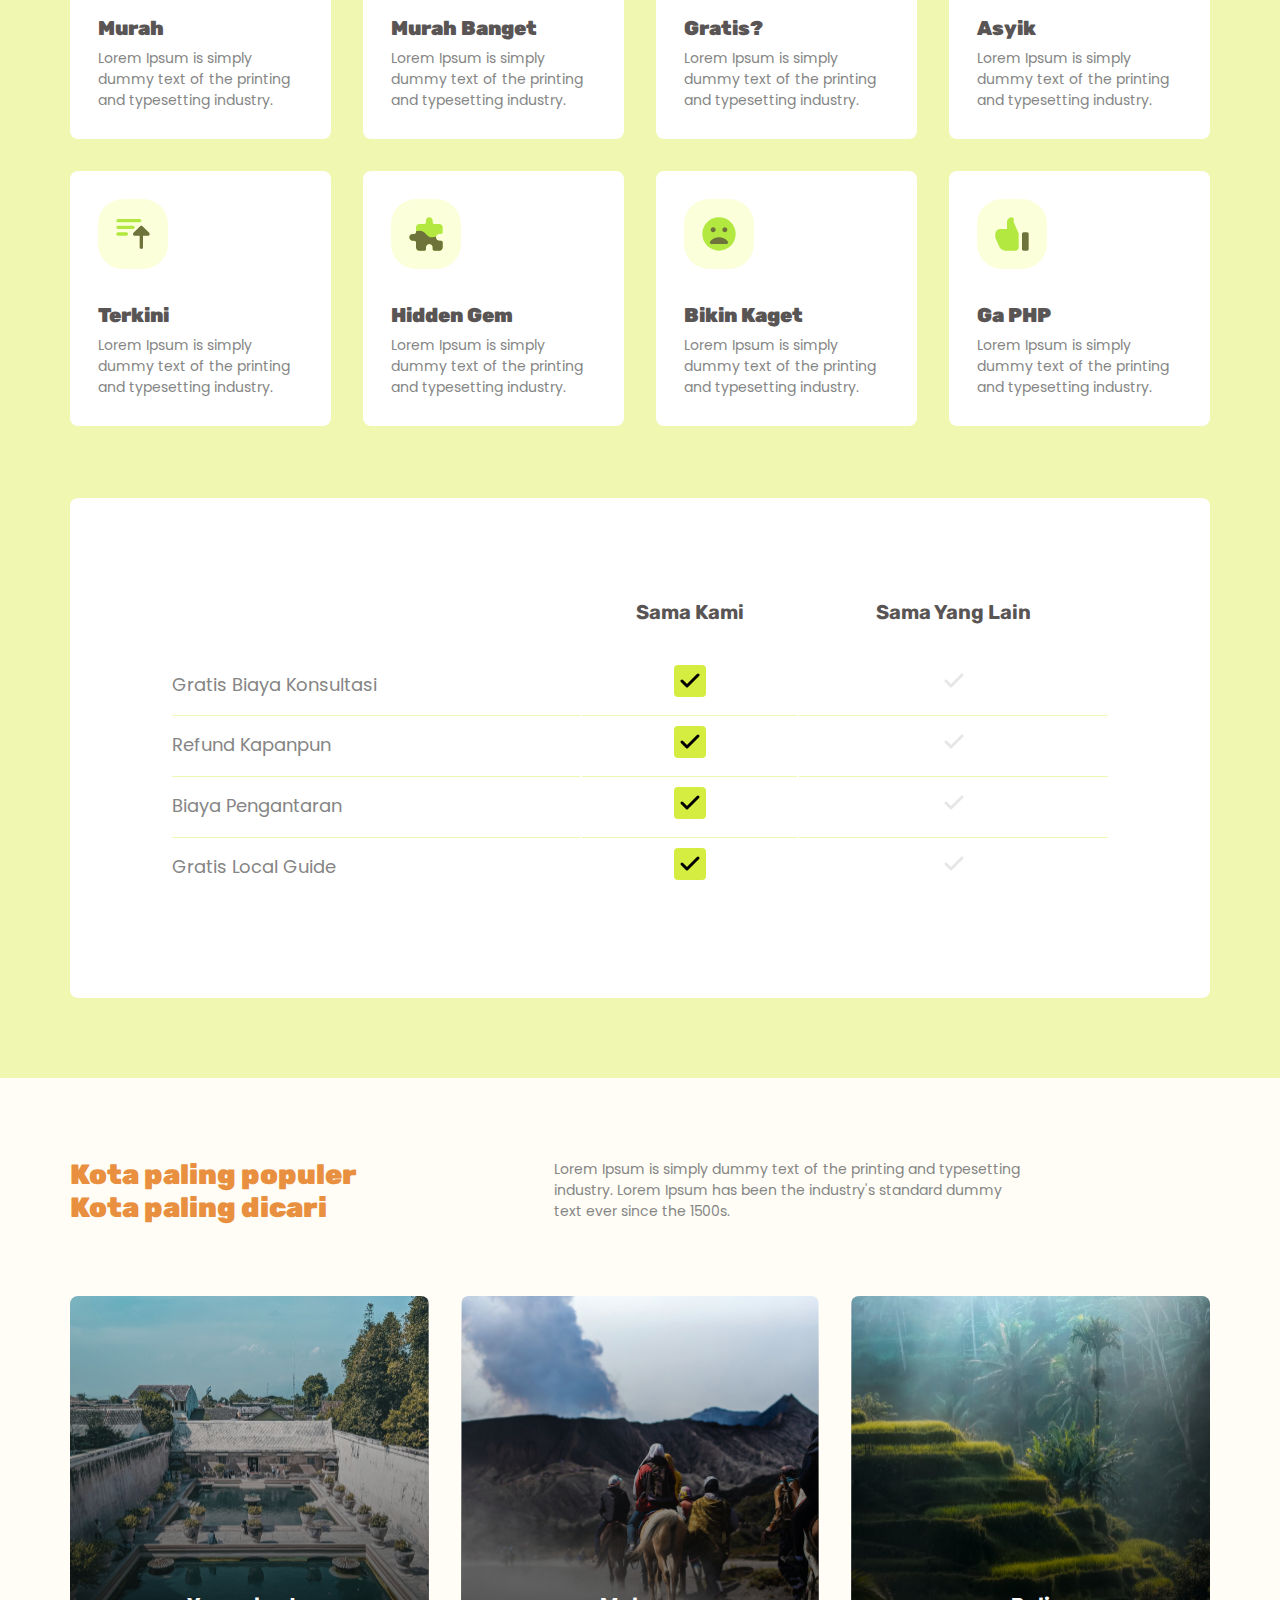
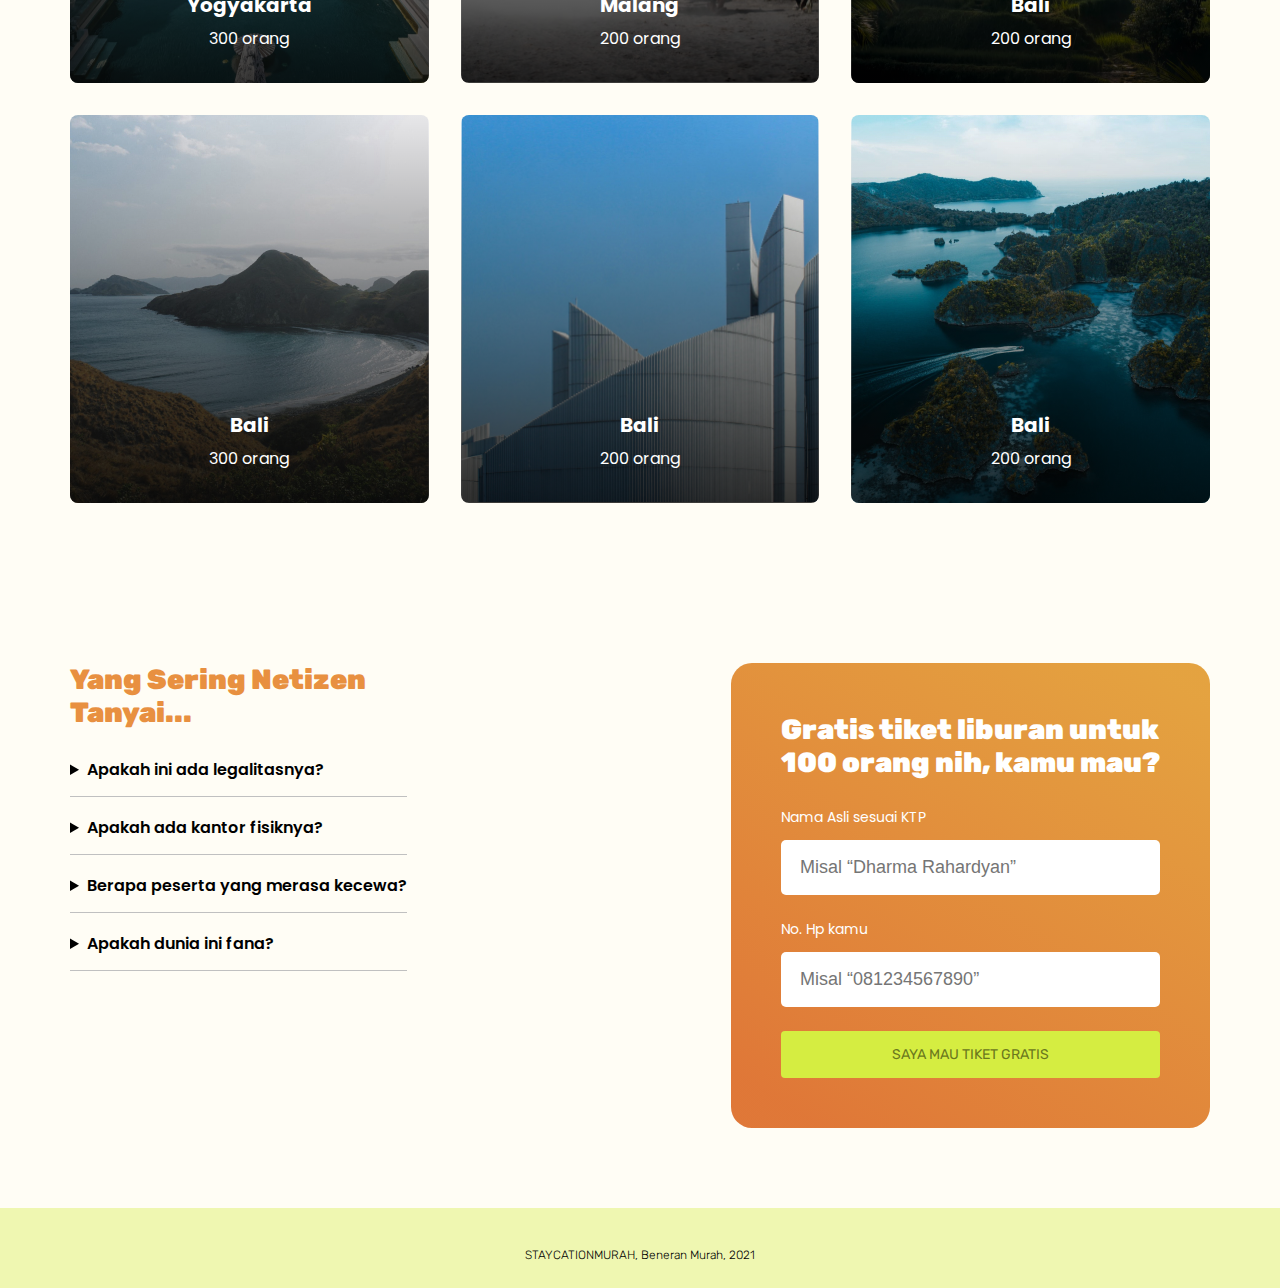
==== commit 037b2dde: "responsive" ====
--- a/index.html
+++ b/index.html
@@ -26,6 +26,8 @@
                     <a href="#ttmn" class="btn link">Testimonial</a>
                     <a href="#dftr" class="btn btn-primary">Daftar</a>
                 </nav>
+
+                <button class="button-menu-responsive" id="toggleMenu"></button>
             </div>
         </div>
     </header>
--- a/style.css
+++ b/style.css
@@ -2,6 +2,9 @@
   padding: 0;
   margin: 0;
   box-sizing: border-box;
+}
+img {
+  max-width: 100%;
 }
 html {
   font-size: 14px;
@@ -231,8 +234,9 @@
 
 /* Benefit Table */
 .benefit--table {
+  /* position: absolute; */
   margin-top: 72px;
-  width: 1140px;
+  width: 100%;
   height: 500px;
   background-color: white;
   border-radius: 8px;
@@ -408,8 +412,8 @@
 }
 
 .box-info__faq {
-    max-width: 400px;
-  }
+  max-width: 400px;
+}
 
 .box-info {
   display: flex;
@@ -443,40 +447,45 @@
   border-bottom: 0px;
 }
 
-.box-info__form{
-    border-radius: 21px;
-    padding: 50px 63px;
-    background: linear-gradient(32.2deg, rgba(189, 22, 22, 0.2) 7.51%, rgba(213, 237, 65, 0.2) 95.07%), linear-gradient(0deg, #E89040, #E89040);    
+.box-info__form {
+  border-radius: 21px;
+  padding: 50px 50px;
+  background: linear-gradient(
+      32.2deg,
+      rgba(189, 22, 22, 0.2) 7.51%,
+      rgba(213, 237, 65, 0.2) 95.07%
+    ),
+    linear-gradient(0deg, #e89040, #e89040);
 }
 
 /* ini keubah yang atasnya */
-.form-daftar{
-    display: flex;
-    flex-direction: column;
-}
-
-.white{
-    color: white;
-}
-
-.form-daftar label{
-    color: white;
-    margin-bottom: 12px;
-    font-size: 14px;
-}
-
-.form-daftar input{
-    padding: 17px 19px;
-    border: 0px;
-    border-radius: 5px;
-    margin-bottom: 24px;
+.form-daftar {
+  display: flex;
+  flex-direction: column;
+}
+
+.white {
+  color: white;
+}
+
+.form-daftar label {
+  color: white;
+  margin-bottom: 12px;
+  font-size: 14px;
+}
+
+.form-daftar input {
+  padding: 17px 19px;
+  border: 0px;
+  border-radius: 5px;
+  margin-bottom: 24px;
 }
 
 .form-daftar .submit {
-    text-transform: uppercase;
-    font-weight: 400;
-    font-family: var(--rubik);
-    padding: 15px;
+  text-transform: uppercase;
+  font-weight: 400;
+  font-family: var(--rubik);
+  padding: 15px;
 }
 
 /* footer */
@@ -493,3 +502,177 @@
   position: relative;
   top: 50%;
 }
+
+/* buat media query bagian box benefit */
+.button-menu-responsive {
+  width: 40px;
+  height: 40px;
+  background-color: transparent;
+  background-image: url(source/menuOpen.svg);
+  background-repeat: no-repeat;
+  background-position: center;
+  border: none;
+  cursor: pointer;
+  display: none;
+}
+
+.button-menu-responsive.menu--open{
+  background-image: url(source/menuClose.svg);
+}
+
+@media screen and (max-width: 411px) {
+  .container {
+    padding: 0px 16px;
+  }
+  .button-menu-responsive {
+    display: block;
+    position: relative;
+    z-index: 10;
+  }
+  
+  .navigation-area {
+    position: fixed;
+    width: 100%;
+    height: 100vh;
+    top: 0;
+    left: 0;
+    right: 0;
+    bottom: 0;
+    background-color: white;
+    z-index: 9;
+    display: flex;
+    align-items: center;
+    justify-content: center;
+    flex-direction: column;
+    transform: translateY(-100%);
+    transition: all 0.3s ease;
+    padding: 24px;
+  }
+
+  .menu--open{
+    display: block;
+    align-items: center;
+  }
+
+  .navigation-area--open {
+    transform: translateY(0%);
+  }
+
+  .hero {
+    padding-top: 104px;
+    padding-left: 32px;
+    padding-right: 32px;
+    padding-bottom: 32px;
+    height: unset;
+  }
+  .box-hero .cta-form-hero {
+    padding: 8px;
+    border-radius: 8px;
+    display: flex;
+    flex-direction: column;
+  }
+  .box-hero input {
+    height: 40px;
+    text-align: center;
+  }
+  .section-page {
+    display: block;
+    padding: 40px 0px;
+  }
+  .section-page--about {
+    display: block;
+  }
+  .box-about {
+    flex-direction: column-reverse;
+  }
+  .box-about__info {
+    padding-left: 0px;
+    margin: 0px;
+    padding-bottom: 32px;
+  }
+  .section-page--benefit {
+    background-color: var(--bg-color-benefit);
+  }
+  .box-grid-benefit {
+    display: grid;
+    grid-template-columns: repeat(4, 1fr);
+    column-gap: 32px;
+    row-gap: 32px;
+  }
+
+  .list-benefit {
+    background-color: #ffffff;
+    border-radius: 8px;
+    padding: 28px;
+  }
+
+  .list-benefit .subheading {
+    padding: 32px 0px 8px 0px;
+  }
+
+  .header-page {
+    flex-direction: column;
+    margin-bottom: 24px;
+  }
+
+  .header-page__title {
+    max-width: 100%;
+  }
+
+  .header-page__desc {
+    padding-top: 24px;
+    padding-right: 0px;
+  }
+
+  .section-page {
+    display: block;
+    padding: 40px 0px;
+  }
+
+  .section-page--about {
+    display: block;
+    padding: 40px 0px;
+  }
+
+  .box-grid-benefit {
+    grid-template-columns: repeat(2, 1fr);
+    column-gap: 16px;
+    row-gap: 16px;
+  }
+
+  .list-benefit {
+    background-color: white;
+    border-radius: 8px;
+    padding: 28px;
+    color: var(--text-color-subheading);
+    text-align: center;
+  }
+
+  .list-benefit p {
+    display: none;
+  }
+
+  .list-benefit .sub-heading {
+    padding: 32px 0px 8px 0px;
+  }
+
+  .benefit--table {
+    display: none;
+  }
+
+  /* box city */
+  .box-grid-city {
+    display: grid;
+    grid-template-columns: repeat(1, 1fr);
+    column-gap: 32px;
+    row-gap: 32px;
+  }
+
+  .box-info {
+    flex-direction: column;
+  }
+
+  .box-info__form {
+    padding: 20px;
+  }
+}
